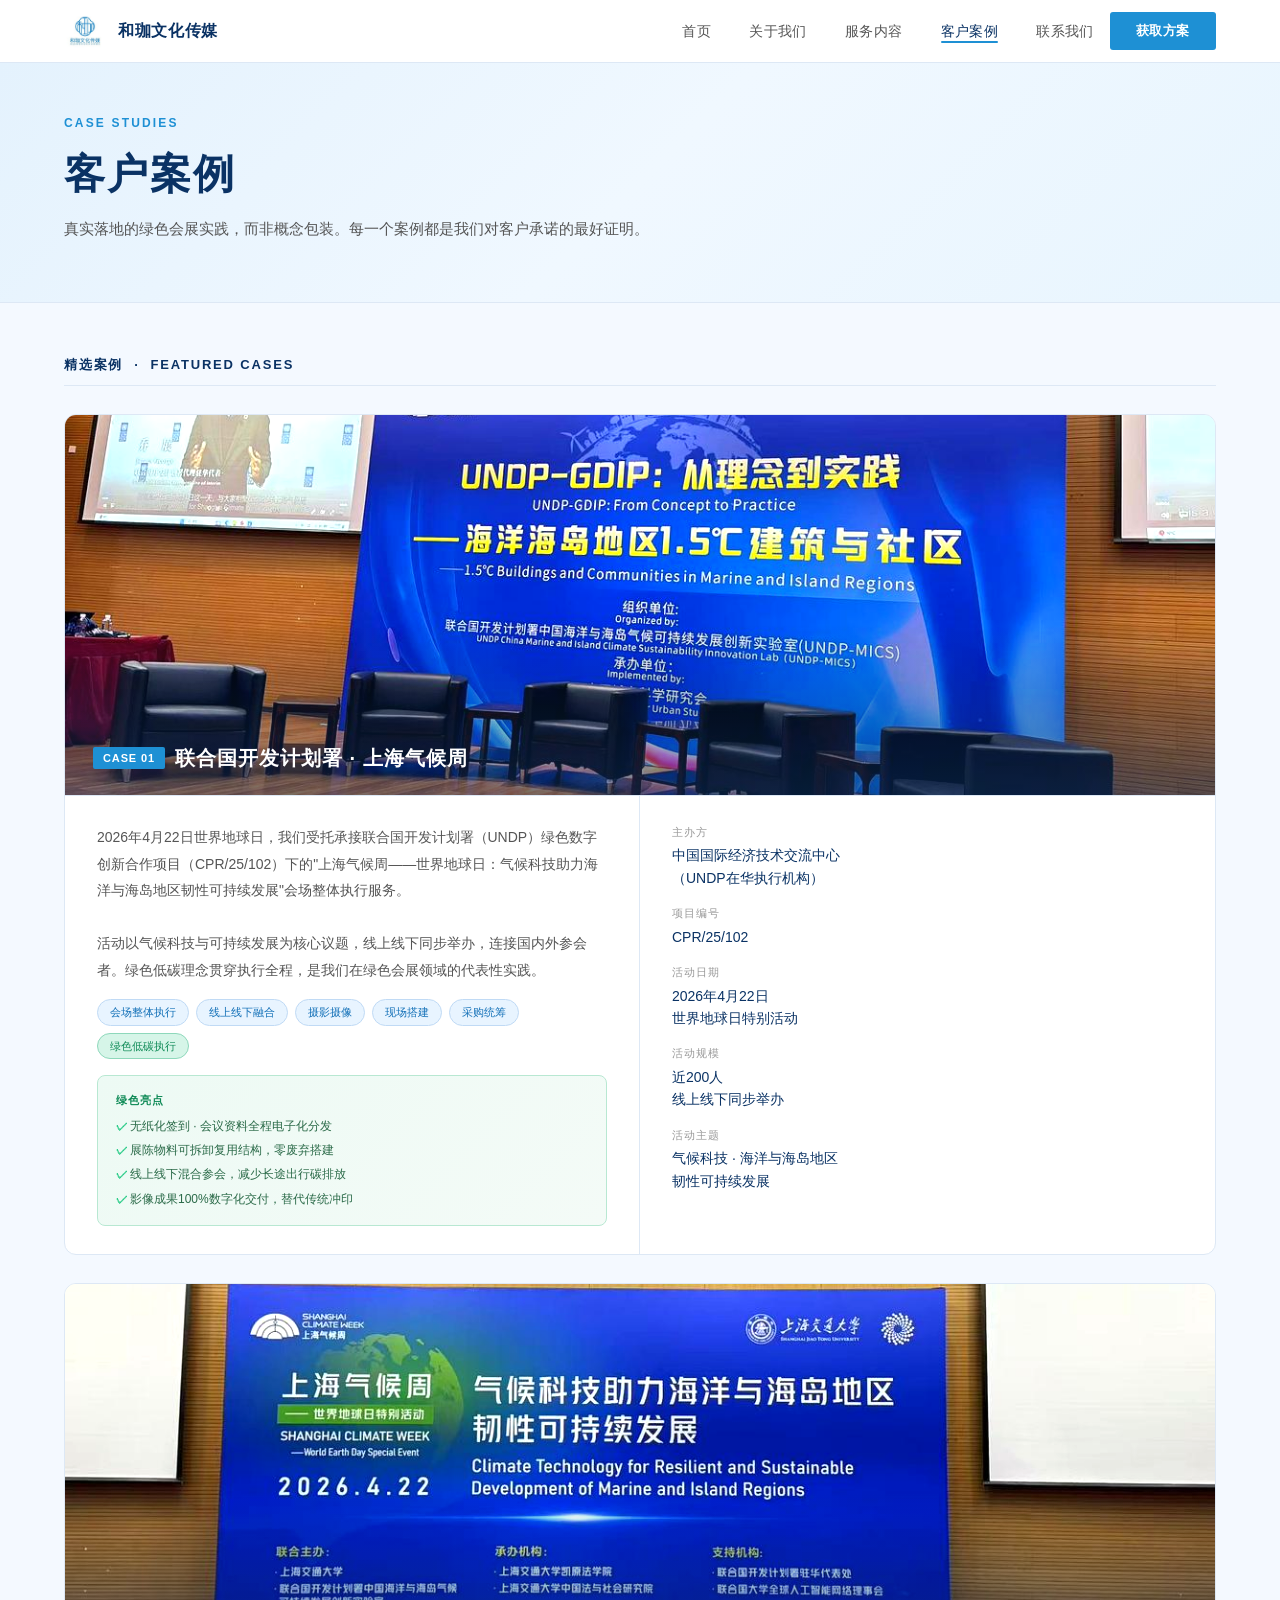
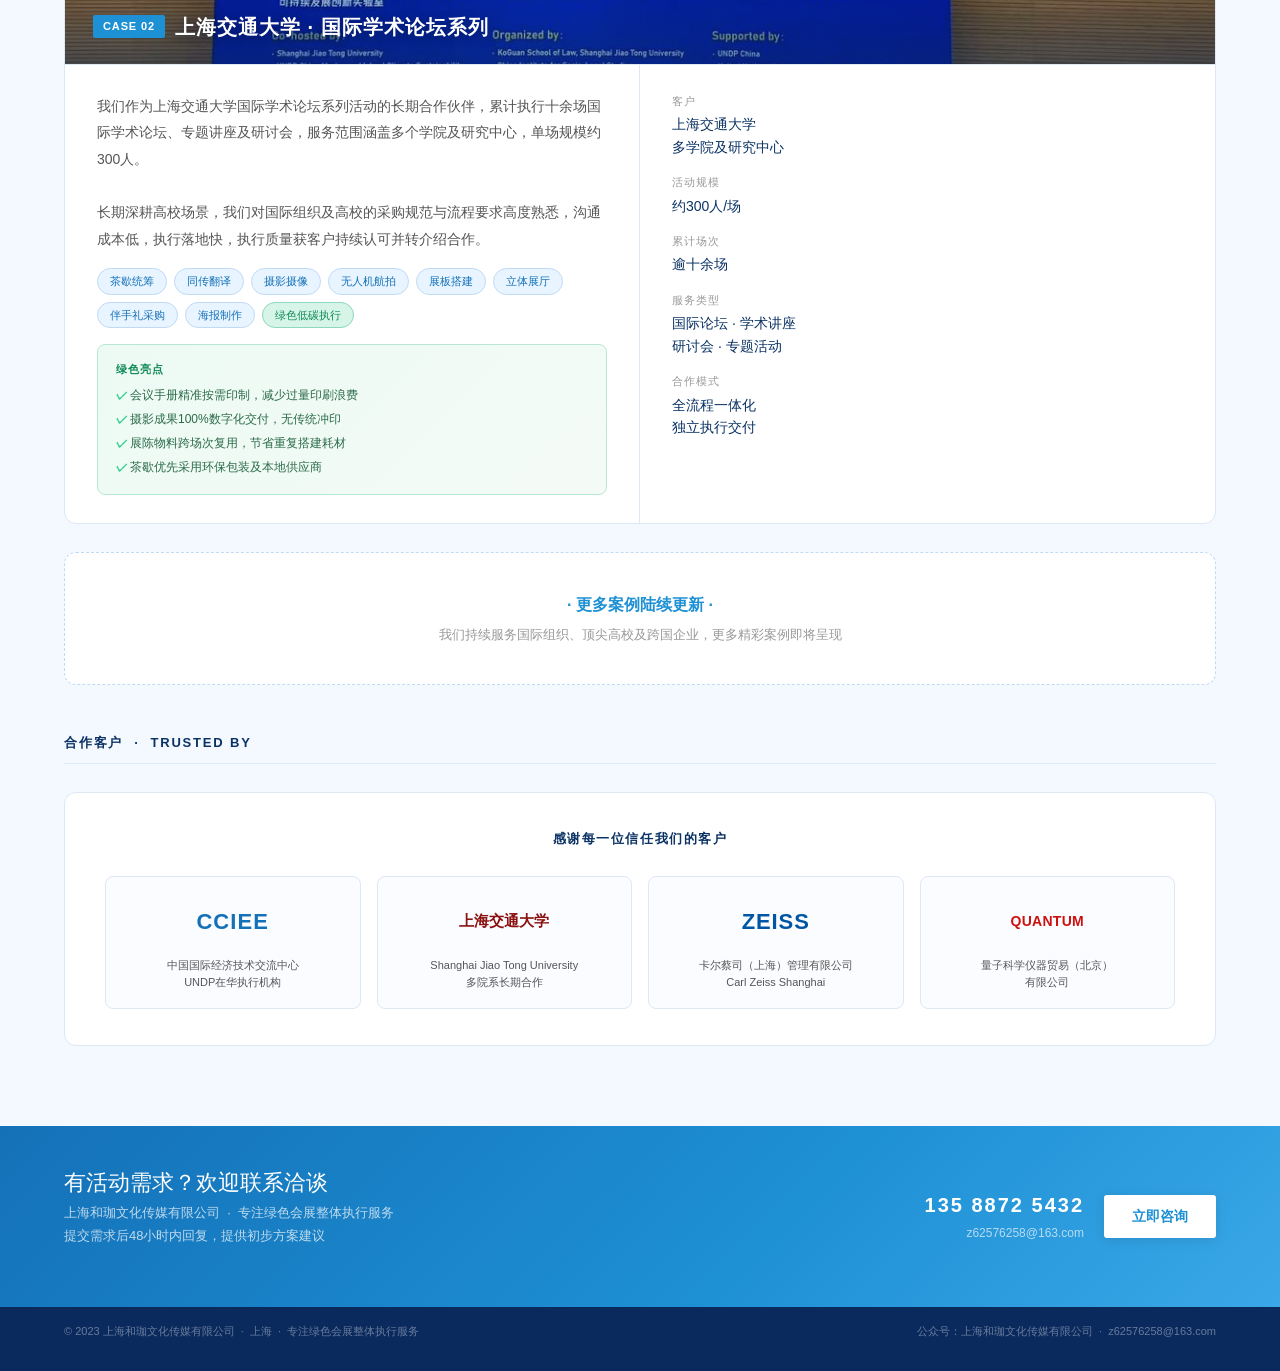
==== hejia_cases.html @ b70d1461 "Add files via upload" ====
<!DOCTYPE html>
<html lang="zh-CN">
<head>
<meta charset="UTF-8">
<meta name="viewport" content="width=device-width, initial-scale=1.0">
<title>客户案例 — 上海和珈文化传媒有限公司</title>
<link rel="stylesheet" href="https://cdn.jsdelivr.net/npm/bootstrap@5.3.3/dist/css/bootstrap.min.css">
<style>
*,*::before,*::after{box-sizing:border-box;margin:0;padding:0}
html{scroll-behavior:smooth}
body{font-family:'PingFang SC','Microsoft YaHei','Hiragino Sans GB',sans-serif;
  background:#f4f9ff;color:#1a1a1a;overflow-x:hidden}

:root{
  --blue:#1E90D4;--blue-dark:#1471b8;--blue-pale:#e8f4ff;
  --blue-pale2:#f4f9ff;--green:#2ECC8A;--green-dark:#0e8a56;
  --navy:#0a3264;--muted:#555;--light:#999;--border:#dde8f5;
}

/* NAV */
#nav{
  position:fixed;top:0;left:0;right:0;z-index:1000;
  background:rgba(255,255,255,0.96);backdrop-filter:blur(14px);
  border-bottom:1px solid var(--border);height:62px;
  display:flex;align-items:center;justify-content:space-between;padding:0 64px;
  transition:box-shadow 0.3s;
}
#nav.scrolled{box-shadow:0 2px 24px rgba(30,144,212,0.10)}
.nav-logo{display:flex;align-items:center;gap:12px;text-decoration:none}
.nav-logo img{height:42px;width:42px;object-fit:contain}
.nav-logo-text{font-size:16px;font-weight:700;color:var(--navy);letter-spacing:0.04em}
.nav-links{display:flex;gap:38px;list-style:none}
.nav-links a{color:var(--muted);font-size:14px;letter-spacing:0.03em;text-decoration:none;
  transition:color 0.2s;position:relative;padding-bottom:4px}
.nav-links a::after{content:'';position:absolute;bottom:0;left:0;width:0;height:2px;
  background:var(--blue);transition:width 0.25s;border-radius:1px}
.nav-links a:hover,.nav-links a.active{color:var(--navy)}
.nav-links a:hover::after,.nav-links a.active::after{width:100%}
.nav-cta{background:var(--blue);color:#fff;padding:9px 26px;border-radius:3px;
  font-size:13px;font-weight:600;letter-spacing:0.04em;cursor:pointer;border:none;
  font-family:inherit;transition:background 0.2s,transform 0.15s}
.nav-cta:hover{background:var(--blue-dark);transform:translateY(-1px)}

/* PAGE HERO */
#page-hero{
  margin-top:62px;
  background:linear-gradient(135deg,#e4f2fd 0%,#f0f8ff 50%,#e8f5fe 100%);
  border-bottom:1.5px solid var(--border);
  padding:52px 64px 44px;
}
.ph-label{color:var(--blue);font-size:12px;letter-spacing:0.18em;font-weight:600;
  text-transform:uppercase;margin-bottom:12px}
.ph-h1{color:var(--navy);font-size:clamp(30px,3.2vw,42px);font-weight:700;
  letter-spacing:0.05em;margin-bottom:10px}
.ph-p{color:var(--muted);font-size:15px;line-height:1.8;max-width:600px}

/* BODY */
.page-body{max-width:1280px;margin:0 auto;padding:52px 64px 80px}

/* SECTION LABEL */
.sec-label{
  color:var(--navy);font-size:13px;font-weight:600;letter-spacing:0.14em;
  text-transform:uppercase;margin-bottom:28px;padding-bottom:10px;
  border-bottom:1px solid var(--border);
}

/* ── CASE BLOCKS ── */
/* 全宽大图 + 左右信息布局 */
.case-block{
  background:#fff;border:1px solid var(--border);border-radius:12px;
  overflow:hidden;margin-bottom:28px;
  transition:box-shadow 0.3s;
}
.case-block:hover{box-shadow:0 8px 36px rgba(30,144,212,0.10)}

/* 顶部图片区 */
.case-img{
  width:100%;height:380px;overflow:hidden;position:relative;
}
.case-img img{
  width:100%;height:100%;object-fit:cover;object-position:center 70%;
  transition:transform 0.7s ease;
  filter:brightness(1.06) saturate(1.1);
}
.case-block:hover .case-img img{transform:scale(1.03)}

/* 图片内渐变遮罩（底部）让badge悬浮更清晰 */
.case-img::after{
  content:'';position:absolute;inset:0;
  background:linear-gradient(to bottom,transparent 55%,rgba(10,50,100,0.55) 100%);
  pointer-events:none;
}

/* 图片上的标题badge */
.case-badge{
  position:absolute;bottom:22px;left:28px;z-index:2;
  display:flex;align-items:center;gap:10px;
}
.case-badge-num{
  background:var(--blue);color:#fff;font-size:11px;font-weight:700;
  padding:3px 10px;border-radius:2px;letter-spacing:0.08em;
}
.case-badge-title{
  color:#fff;font-size:20px;font-weight:700;letter-spacing:0.05em;
  text-shadow:0 2px 8px rgba(0,20,60,0.5);
}

/* 底部内容区：左大段 + 右标签列 */
.case-body{
  display:grid;grid-template-columns:1fr 1fr;
  gap:0;border-top:1px solid var(--border);
}
.case-main{padding:28px 32px;border-right:1px solid var(--border)}
.case-meta{padding:28px 32px}

.case-tag-row{display:flex;align-items:center;gap:8px;margin-bottom:12px}
.case-tag-label{color:var(--light);font-size:11px;letter-spacing:0.06em;min-width:60px}
.case-tag-val{color:var(--navy);font-size:13px;font-weight:500}

.case-desc{color:var(--muted);font-size:14px;line-height:1.9;margin-bottom:16px}

.svc-list{display:flex;flex-wrap:wrap;gap:7px}
.svc-chip{
  display:inline-block;font-size:11px;padding:4px 12px;
  border-radius:20px;font-weight:500;
  background:var(--blue-pale);color:var(--blue-dark);
  border:1px solid #c0daf5;
}
.svc-chip.green{background:#d6f5e8;color:var(--green-dark);border-color:#8ed8bb}

.meta-item{margin-bottom:16px}
.meta-key{color:var(--light);font-size:11px;letter-spacing:0.08em;margin-bottom:4px}
.meta-val{color:var(--navy);font-size:14px;font-weight:500;line-height:1.6}

/* 绿色亮点 */
.green-highlight{
  background:linear-gradient(135deg,#edfaf4,#f4fbf7);
  border:1px solid #b8e8d2;border-radius:8px;
  padding:16px 18px;margin-top:16px;
}
.gh-title{color:var(--green-dark);font-size:11px;font-weight:700;
  letter-spacing:0.1em;margin-bottom:8px}
.gh-list{display:flex;flex-direction:column;gap:5px}
.gh-item{color:#2a6a48;font-size:12px;line-height:1.6;
  padding-left:14px;position:relative}
.gh-item::before{content:'✓';position:absolute;left:0;color:var(--green);font-weight:700}

/* ── MORE CASES PLACEHOLDER ── */
.more-cases{
  background:#fff;border:1.5px dashed #c0daf5;border-radius:12px;
  padding:40px 32px;text-align:center;margin-bottom:48px;
}
.mc-title{color:var(--blue);font-size:16px;font-weight:600;margin-bottom:8px}
.mc-sub{color:var(--light);font-size:13px}

/* ── CLIENTS ── */
.clients-wrap{
  background:#fff;border:1px solid var(--border);border-radius:12px;
  padding:36px 40px;margin-bottom:0;
}
.clients-label{
  color:var(--navy);font-size:13px;font-weight:600;letter-spacing:0.12em;
  margin-bottom:28px;text-align:center;
}
.clients-grid{
  align-items:center;
}
.client-card{
  display:flex;flex-direction:column;align-items:center;gap:10px;
  padding:18px 14px;border:1px solid var(--border);border-radius:8px;
  transition:box-shadow 0.22s,transform 0.22s;cursor:default;
  background:#fafcff;
}
.client-card:hover{
  box-shadow:0 4px 18px rgba(30,144,212,0.10);
  transform:translateY(-3px);border-color:#a8d4f5;
}
.client-logo{height:52px;display:flex;align-items:center;justify-content:center}
.client-logo img{max-height:48px;max-width:100%;object-fit:contain;filter:grayscale(10%)}
.client-name{color:var(--muted);font-size:11px;text-align:center;line-height:1.5}

/* CONTACT */
#contact{
  background:linear-gradient(135deg,#1471b8 0%,#1E90D4 60%,#3aa8e8 100%);
  padding:44px 64px;display:flex;justify-content:space-between;align-items:center;
}
.ct-left h3{color:#fff;font-size:22px;font-weight:500;margin-bottom:6px}
.ct-left p{color:rgba(255,255,255,0.72);font-size:13px;line-height:1.7}
.ct-right{display:flex;gap:20px;align-items:center}
.ct-phone{color:#fff;font-size:20px;font-weight:600;letter-spacing:0.10em}
.ct-email{color:rgba(255,255,255,0.65);font-size:12px;margin-top:4px;text-align:right}
.btn-white{background:#fff;color:var(--blue);padding:11px 28px;border-radius:3px;
  font-size:14px;font-weight:700;cursor:pointer;border:none;font-family:inherit;
  transition:all 0.2s;box-shadow:0 2px 12px rgba(0,0,0,0.1)}
.btn-white:hover{background:var(--blue-pale);transform:translateY(-2px)}

footer{background:#0a2a5e;padding:16px 64px;display:flex;justify-content:space-between;align-items:center}
footer p{color:rgba(255,255,255,0.38);font-size:11px}

/* Reveal */
.reveal{opacity:0;transform:translateY(24px);transition:opacity 0.7s ease,transform 0.7s ease}
.reveal.vis{opacity:1;transform:none}

@media(max-width:960px){
  #nav{padding:0 20px}
  .nav-links{display:none}
  .page-body{padding:32px 20px 60px}
  .case-img{height:240px}
  .case-body{grid-template-columns:1fr}
  .case-main{border-right:none;border-bottom:1px solid var(--border)}
  #contact{flex-direction:column;gap:20px;text-align:center;padding:32px 24px}
  .ct-email{text-align:center}
  footer{flex-direction:column;gap:6px;text-align:center;padding:14px 20px}
}
/* ── Bootstrap 5 + 移动端响应式补丁 ── */
#nav{padding:0!important;height:auto!important;min-height:62px;flex-wrap:wrap;align-items:stretch!important}
.hj-nav-inner{display:flex;align-items:center;justify-content:space-between;flex-wrap:wrap;width:100%;padding:0 64px;min-height:62px}
a.navbar-brand.nav-logo{padding:0;margin:0}
.navbar-toggler{border:1.5px solid var(--blue)!important;padding:5px 10px;border-radius:4px;box-shadow:none!important}
.navbar-toggler-icon{background-image:url("data:image/svg+xml,%3csvg xmlns='http://www.w3.org/2000/svg' viewBox='0 0 30 30'%3e%3cpath stroke='%231E90D4' stroke-linecap='round' stroke-miterlimit='10' stroke-width='2' d='M4 7h22M4 15h22M4 23h22'/%3e%3c/svg%3e")!important}
.navbar-collapse{flex-basis:100%}
.navbar-collapse.show .nav-links,.navbar-collapse.collapsing .nav-links{display:flex!important;flex-direction:column!important;gap:0;padding:8px 0 14px;border-top:1px solid var(--border);width:100%}
.navbar-collapse.show .nav-links a,.navbar-collapse.collapsing .nav-links a{display:block;padding:9px 4px;font-size:15px;border-bottom:1px solid #eef3fa;width:auto}
.navbar-collapse.show .nav-links a:last-child{border-bottom:none}
.navbar-collapse.show .nav-cta,.navbar-collapse.collapsing .nav-cta{display:block!important;width:100%;margin:10px 0 6px;text-align:center}
@media(max-width:991.98px){.hj-nav-inner{padding:10px 20px;min-height:0}}
@media(max-width:767.98px){
  #page-hero{padding:30px 20px 26px!important;flex-direction:column!important;gap:20px}
  .ph-right{align-items:flex-start}
  .page-body{padding:0 20px 50px!important}
  #contact{padding:30px 20px!important;flex-direction:column;gap:20px;text-align:center}
  footer{padding:14px 20px!important}
}
</style>
</head>
<body>

<!-- NAV -->
<nav class="navbar navbar-expand-lg fixed-top hj-navbar" id="nav">
  <div class="hj-nav-inner">
  <a class="navbar-brand nav-logo" href="hejia_home_v3_final.html">
    <img src="[data-uri]" alt="和珈Logo">
    <span class="nav-logo-text">和珈文化传媒</span>
  </a>
  <button class="navbar-toggler" type="button" data-bs-toggle="collapse" data-bs-target="#navbarMain" aria-controls="navbarMain" aria-expanded="false" aria-label="展开菜单">
    <span class="navbar-toggler-icon"></span>
  </button>
  <div class="collapse navbar-collapse" id="navbarMain">
    <ul class="navbar-nav ms-auto nav-links">
      <li><a href="hejia_home_v3_final.html">首页</a></li>
      <li><a href="hejia_about.html">关于我们</a></li>
      <li><a href="hejia_services.html">服务内容</a></li>
      <li><a href="hejia_cases.html" class="active">客户案例</a></li>
      <li><a href="hejia_contact.html">联系我们</a></li>
    </ul>
    <button class="nav-cta ms-3" onclick="window.location.href='hejia_contact.html'">获取方案</button>
  </div>
  </div>
</nav>

<!-- PAGE HERO -->
<div id="page-hero">
  <div class="ph-label">Case Studies</div>
  <div class="ph-h1">客户案例</div>
  <p class="ph-p">真实落地的绿色会展实践，而非概念包装。每一个案例都是我们对客户承诺的最好证明。</p>
</div>

<div class="page-body">

  <div class="sec-label reveal">精选案例 &nbsp;·&nbsp; Featured Cases</div>

  <!-- ── 案例一：UNDP ── -->
  <div class="case-block reveal">
    <div class="case-img">
      <img src="[data-uri]" alt="UNDP上海气候周">
      <div class="case-badge">
        <span class="case-badge-num">CASE 01</span>
        <span class="case-badge-title">联合国开发计划署 · 上海气候周</span>
      </div>
    </div>
    <div class="case-body">
      <div class="case-main">
        <div class="case-desc">
          2026年4月22日世界地球日，我们受托承接联合国开发计划署（UNDP）绿色数字创新合作项目（CPR/25/102）下的"上海气候周——世界地球日：气候科技助力海洋与海岛地区韧性可持续发展"会场整体执行服务。<br><br>
          活动以气候科技与可持续发展为核心议题，线上线下同步举办，连接国内外参会者。绿色低碳理念贯穿执行全程，是我们在绿色会展领域的代表性实践。
        </div>
        <div class="svc-list">
          <span class="svc-chip">会场整体执行</span>
          <span class="svc-chip">线上线下融合</span>
          <span class="svc-chip">摄影摄像</span>
          <span class="svc-chip">现场搭建</span>
          <span class="svc-chip">采购统筹</span>
          <span class="svc-chip green">绿色低碳执行</span>
        </div>
        <div class="green-highlight">
          <div class="gh-title">绿色亮点</div>
          <div class="gh-list">
            <div class="gh-item">无纸化签到 · 会议资料全程电子化分发</div>
            <div class="gh-item">展陈物料可拆卸复用结构，零废弃搭建</div>
            <div class="gh-item">线上线下混合参会，减少长途出行碳排放</div>
            <div class="gh-item">影像成果100%数字化交付，替代传统冲印</div>
          </div>
        </div>
      </div>
      <div class="case-meta">
        <div class="meta-item">
          <div class="meta-key">主办方</div>
          <div class="meta-val">中国国际经济技术交流中心<br>（UNDP在华执行机构）</div>
        </div>
        <div class="meta-item">
          <div class="meta-key">项目编号</div>
          <div class="meta-val">CPR/25/102</div>
        </div>
        <div class="meta-item">
          <div class="meta-key">活动日期</div>
          <div class="meta-val">2026年4月22日<br>世界地球日特别活动</div>
        </div>
        <div class="meta-item">
          <div class="meta-key">活动规模</div>
          <div class="meta-val">近200人<br>线上线下同步举办</div>
        </div>
        <div class="meta-item">
          <div class="meta-key">活动主题</div>
          <div class="meta-val">气候科技 · 海洋与海岛地区<br>韧性可持续发展</div>
        </div>
      </div>
    </div>
  </div>

  <!-- ── 案例二：交大学术论坛 ── -->
  <div class="case-block reveal">
    <div class="case-img">
      <img src="[data-uri]" alt="上海交通大学国际学术论坛">
      <div class="case-badge">
        <span class="case-badge-num">CASE 02</span>
        <span class="case-badge-title">上海交通大学 · 国际学术论坛系列</span>
      </div>
    </div>
    <div class="case-body">
      <div class="case-main">
        <div class="case-desc">
          我们作为上海交通大学国际学术论坛系列活动的长期合作伙伴，累计执行十余场国际学术论坛、专题讲座及研讨会，服务范围涵盖多个学院及研究中心，单场规模约300人。<br><br>
          长期深耕高校场景，我们对国际组织及高校的采购规范与流程要求高度熟悉，沟通成本低，执行落地快，执行质量获客户持续认可并转介绍合作。
        </div>
        <div class="svc-list">
          <span class="svc-chip">茶歇统筹</span>
          <span class="svc-chip">同传翻译</span>
          <span class="svc-chip">摄影摄像</span>
          <span class="svc-chip">无人机航拍</span>
          <span class="svc-chip">展板搭建</span>
          <span class="svc-chip">立体展厅</span>
          <span class="svc-chip">伴手礼采购</span>
          <span class="svc-chip">海报制作</span>
          <span class="svc-chip green">绿色低碳执行</span>
        </div>
        <div class="green-highlight">
          <div class="gh-title">绿色亮点</div>
          <div class="gh-list">
            <div class="gh-item">会议手册精准按需印制，减少过量印刷浪费</div>
            <div class="gh-item">摄影成果100%数字化交付，无传统冲印</div>
            <div class="gh-item">展陈物料跨场次复用，节省重复搭建耗材</div>
            <div class="gh-item">茶歇优先采用环保包装及本地供应商</div>
          </div>
        </div>
      </div>
      <div class="case-meta">
        <div class="meta-item">
          <div class="meta-key">客户</div>
          <div class="meta-val">上海交通大学<br>多学院及研究中心</div>
        </div>
        <div class="meta-item">
          <div class="meta-key">活动规模</div>
          <div class="meta-val">约300人/场</div>
        </div>
        <div class="meta-item">
          <div class="meta-key">累计场次</div>
          <div class="meta-val">逾十余场</div>
        </div>
        <div class="meta-item">
          <div class="meta-key">服务类型</div>
          <div class="meta-val">国际论坛 · 学术讲座<br>研讨会 · 专题活动</div>
        </div>
        <div class="meta-item">
          <div class="meta-key">合作模式</div>
          <div class="meta-val">全流程一体化<br>独立执行交付</div>
        </div>
      </div>
    </div>
  </div>

  <!-- 更多案例占位 -->
  <div class="more-cases reveal">
    <div class="mc-title">· 更多案例陆续更新 ·</div>
    <div class="mc-sub">我们持续服务国际组织、顶尖高校及跨国企业，更多精彩案例即将呈现</div>
  </div>

  <!-- 客户Logo墙 -->
  <div class="sec-label reveal">合作客户 &nbsp;·&nbsp; Trusted By</div>
  <div class="clients-wrap reveal">
    <div class="clients-label">感谢每一位信任我们的客户</div>
    <div class="clients-grid row g-3">
      <div class="col-6 col-md-3">
      <div class="client-card h-100">
        <div class="client-logo">
          <span style="color:#1471b8;font-size:22px;font-weight:800;letter-spacing:0.05em">CCIEE</span>
        </div>
        <div class="client-name">中国国际经济技术交流中心<br>UNDP在华执行机构</div>
      </div>
      </div>
      <div class="col-6 col-md-3">
      <div class="client-card h-100">
        <div class="client-logo">
          <span style="color:#8b1010;font-size:15px;font-weight:700">上海交通大学</span>
        </div>
        <div class="client-name">Shanghai Jiao Tong University<br>多院系长期合作</div>
      </div>
      </div>
      <div class="col-6 col-md-3">
      <div class="client-card h-100">
        <div class="client-logo">
          <span style="color:#0055a5;font-size:22px;font-weight:800;letter-spacing:0.04em">ZEISS</span>
        </div>
        <div class="client-name">卡尔蔡司（上海）管理有限公司<br>Carl Zeiss Shanghai</div>
      </div>
      </div>
      <div class="col-6 col-md-3">
      <div class="client-card h-100">
        <div class="client-logo">
          <span style="color:#cc1111;font-size:14px;font-weight:800;letter-spacing:0.02em">QUANTUM</span>
        </div>
        <div class="client-name">量子科学仪器贸易（北京）<br>有限公司</div>
      </div>
      </div>
    </div>
  </div>

</div><!-- /page-body -->

<!-- CONTACT -->
<section id="contact">
  <div class="ct-left">
    <h3>有活动需求？欢迎联系洽谈</h3>
    <p>上海和珈文化传媒有限公司 &nbsp;·&nbsp; 专注绿色会展整体执行服务<br>提交需求后48小时内回复，提供初步方案建议</p>
  </div>
  <div class="ct-right">
    <div>
      <div class="ct-phone">135 8872 5432</div>
      <div class="ct-email">z62576258@163.com</div>
    </div>
    <button class="btn-white" onclick="window.location.href='mailto:z62576258@163.com'">立即咨询</button>
  </div>
</section>

<footer>
  <p>© 2023 上海和珈文化传媒有限公司 &nbsp;·&nbsp; 上海 &nbsp;·&nbsp; 专注绿色会展整体执行服务</p>
  <p>公众号：上海和珈文化传媒有限公司 &nbsp;·&nbsp; z62576258@163.com</p>
</footer>

<script>
window.addEventListener('scroll', () => {
  document.getElementById('nav').classList.toggle('scrolled', window.scrollY > 40);
});
const obs = new IntersectionObserver(entries => {
  entries.forEach(e => { if (e.isIntersecting) e.target.classList.add('vis'); });
}, { threshold: 0.08 });
document.querySelectorAll('.reveal').forEach(el => obs.observe(el));
</script>
<script src="https://cdn.jsdelivr.net/npm/bootstrap@5.3.3/dist/js/bootstrap.bundle.min.js"></script>
<link rel="stylesheet" href="../AI问答/chatbot.css">
<script src="../AI问答/chatbot.js"></script>
</body>
</html>
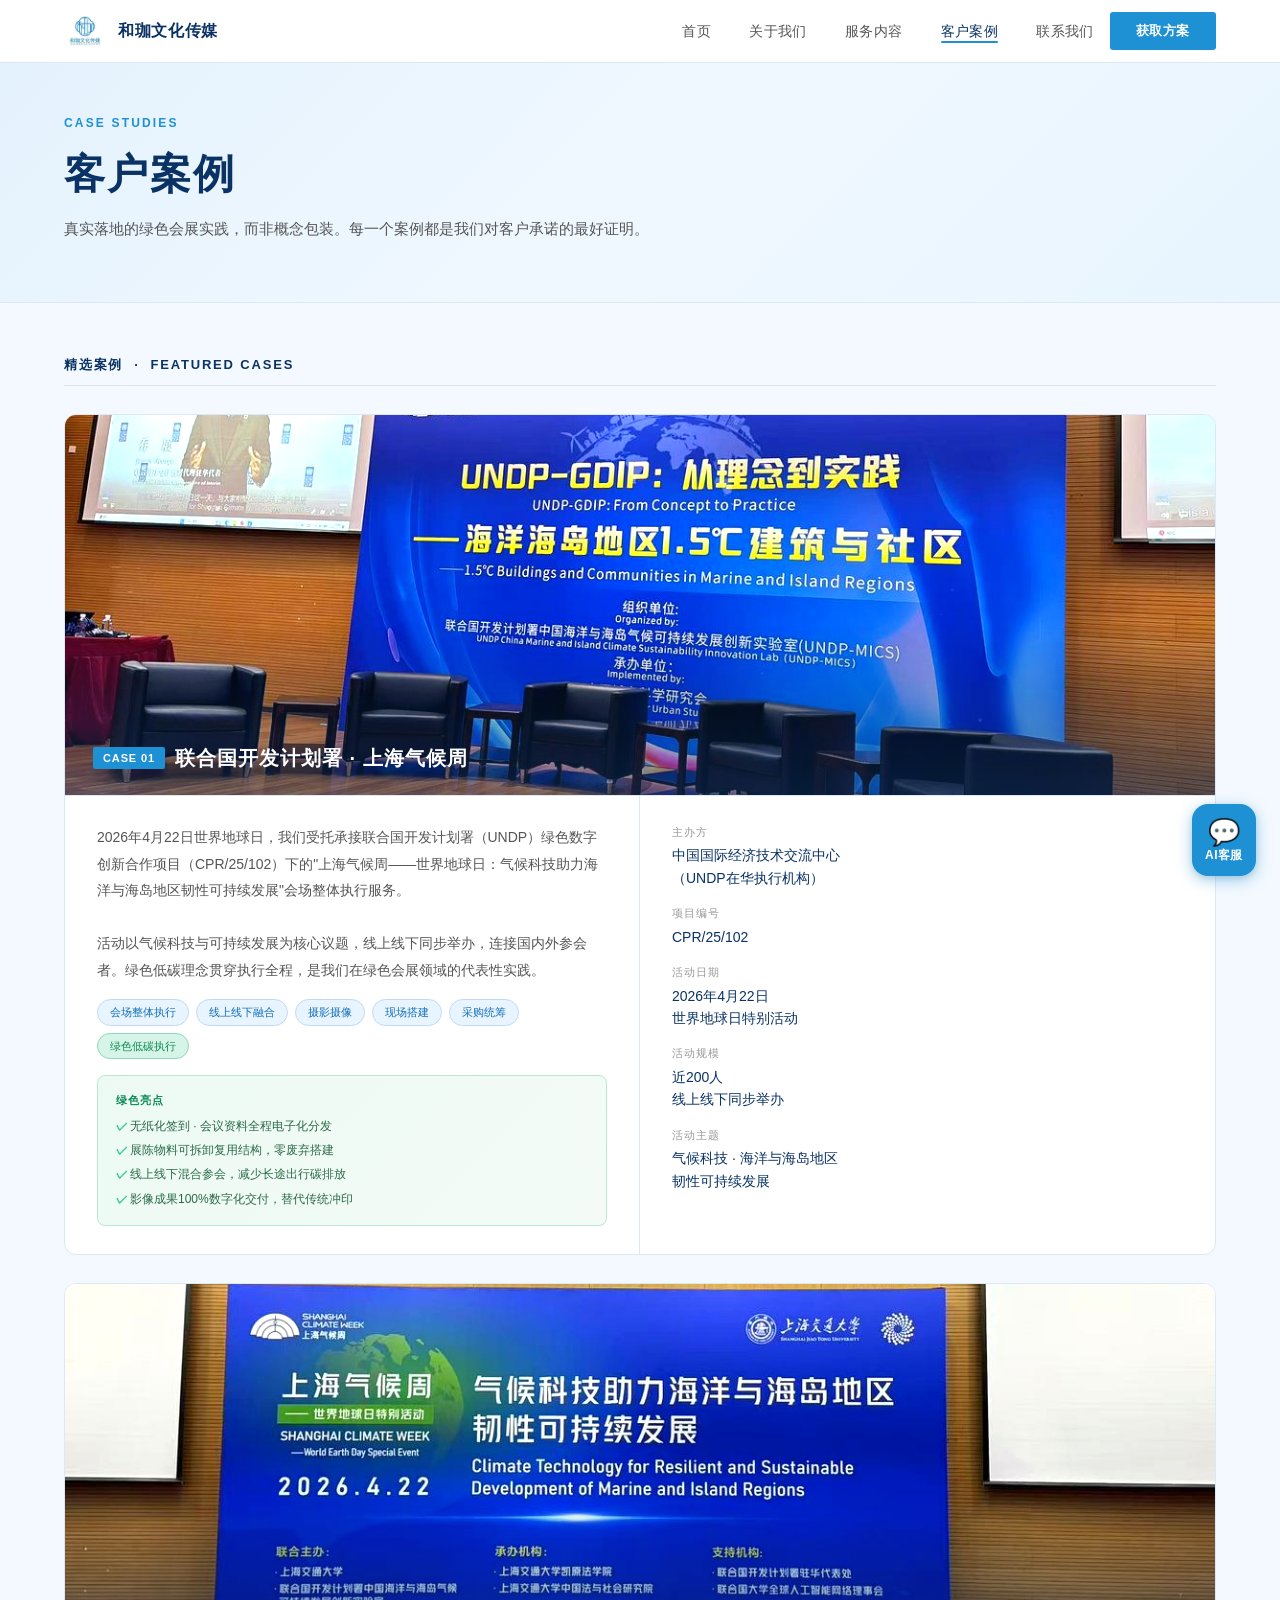
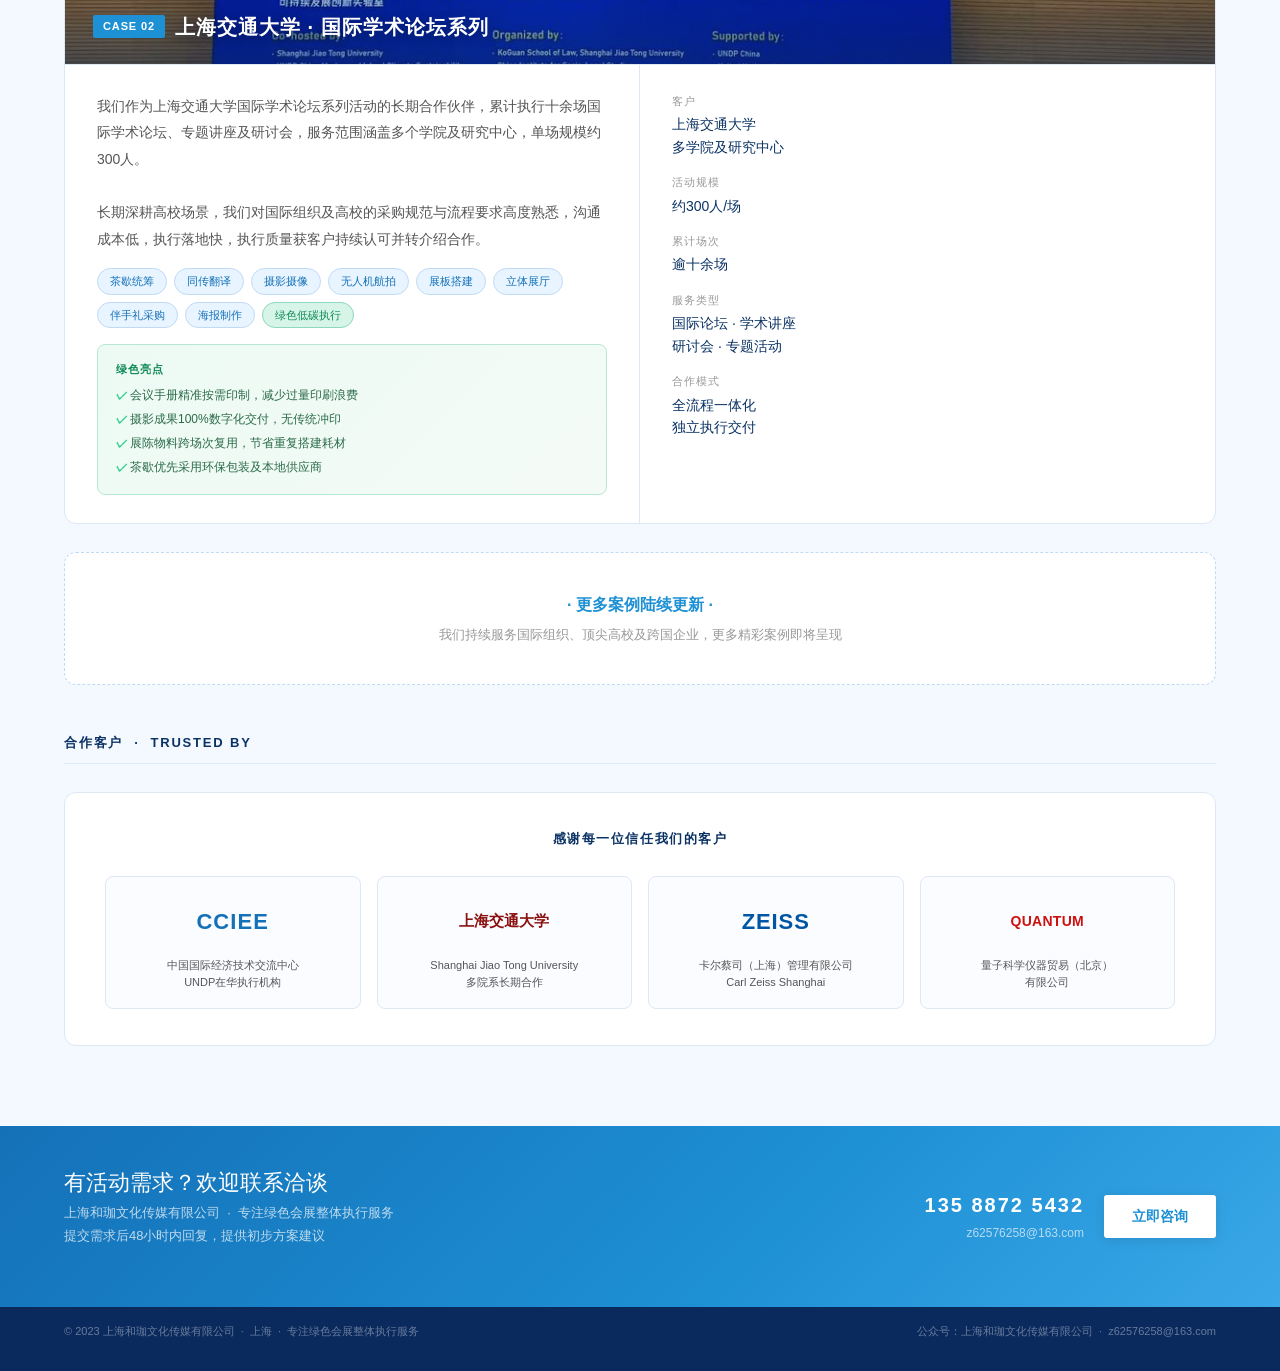
==== commit 7cb8b0f2: "Update hejia_cases.html" ====
--- a/hejia_cases.html
+++ b/hejia_cases.html
@@ -466,7 +466,7 @@
 document.querySelectorAll('.reveal').forEach(el => obs.observe(el));
 </script>
 <script src="https://cdn.jsdelivr.net/npm/bootstrap@5.3.3/dist/js/bootstrap.bundle.min.js"></script>
-<link rel="stylesheet" href="../AI问答/chatbot.css">
-<script src="../AI问答/chatbot.js"></script>
+<link rel="stylesheet" href="chatbot.css">
+<script src="chatbot.js"></script>
 </body>
-</html>+</html>
--- a/chatbot.css
+++ b/chatbot.css
@@ -0,0 +1,523 @@
+/* ============================================================
+   chatbot.css — 上海和珈文化传媒有限公司 官网智能客服样式
+   作用域前缀：#hj-  避免与现有网页 CSS 冲突
+   品牌色系与 company CSS Variables 保持一致
+   ============================================================ */
+
+/* ------------------------------------------------------------
+   CSS 变量（品牌色系）
+   ------------------------------------------------------------ */
+:root {
+  --hj-primary:       #1E90D4;  /* 主蓝色 */
+  --hj-primary-dark:  #1471b8;  /* 深蓝色（悬停态） */
+  --hj-primary-light: #e8f4ff;  /* 浅蓝背景 */
+  --hj-title-dark:    #0a3264;  /* 深蓝（标题） */
+  --hj-green:         #2ECC8A;  /* 辅助绿色（在线状态等） */
+  --hj-border:        #dde8f5;  /* 边框色 */
+  --hj-text:          #555;     /* 正文灰 */
+  --hj-white:         #ffffff;
+  --hj-bot-bubble:    #f0f7ff;  /* 机器人消息气泡背景 */
+  --hj-shadow:        0 4px 24px rgba(30, 144, 212, 0.18);
+  --hj-radius:        12px;
+  --hj-transition:    0.25s ease;
+}
+
+
+/* ============================================================
+   浮动触发按钮  #hj-chat-btn
+   ============================================================ */
+#hj-chat-btn {
+  position: fixed;
+  right: 24px;
+  bottom: 24px;
+  z-index: 9999;
+
+  width: 64px;
+  height: 72px;
+  border-radius: 16px;
+  border: none;
+  cursor: pointer;
+  outline: none;
+
+  background-color: var(--hj-primary);
+  color: var(--hj-white);
+
+  display: flex;
+  flex-direction: column;
+  align-items: center;
+  justify-content: center;
+  gap: 4px;
+
+  box-shadow: 0 4px 16px rgba(30, 144, 212, 0.40),
+              0 2px 6px  rgba(0, 0, 0, 0.12);
+
+  transition: background-color var(--hj-transition),
+              transform       var(--hj-transition),
+              box-shadow      var(--hj-transition);
+}
+
+/* 图标（上方） */
+.hj-btn-icon {
+  font-size: 26px;
+  line-height: 1;
+  pointer-events: none;
+}
+
+/* 文字（下方） */
+.hj-btn-label {
+  font-size: 12px;
+  font-weight: 600;
+  letter-spacing: 0.04em;
+  line-height: 1;
+  pointer-events: none;
+  font-family: 'PingFang SC', 'Microsoft YaHei', sans-serif;
+}
+
+#hj-chat-btn:hover {
+  background-color: var(--hj-primary-dark);
+  transform: scale(1.08);
+  box-shadow: 0 6px 20px rgba(30, 144, 212, 0.50),
+              0 3px 8px  rgba(0, 0, 0, 0.15);
+}
+
+#hj-chat-btn:active {
+  transform: scale(0.96);
+}
+
+/* SVG / 图标居中辅助 */
+#hj-chat-btn svg {
+  width: 26px;
+  height: 26px;
+  fill: var(--hj-white);
+  pointer-events: none;
+}
+
+
+/* ============================================================
+   聊天窗口  #hj-chat-window
+   ============================================================ */
+#hj-chat-window {
+  position: fixed;
+  right: 24px;
+  bottom: 90px;           /* 悬浮在按钮上方 */
+  z-index: 9998;
+
+  width: 360px;
+  max-height: 500px;
+  border-radius: var(--hj-radius);
+  overflow: hidden;
+
+  background-color: var(--hj-white);
+  border: 1px solid var(--hj-border);
+  box-shadow: var(--hj-shadow);
+
+  display: none;          /* 默认隐藏；JS 切换为 flex */
+  flex-direction: column;
+
+  /* 打开/关闭动画基础 */
+  opacity: 0;
+  transform: translateY(12px) scale(0.97);
+  transition: opacity    var(--hj-transition),
+              transform  var(--hj-transition);
+}
+
+/* 打开状态（JS 添加 .hj-open 类） */
+#hj-chat-window.hj-open {
+  display: flex;
+  opacity: 1;
+  transform: translateY(0) scale(1);
+}
+
+
+/* ============================================================
+   标题栏  #hj-chat-header
+   ============================================================ */
+#hj-chat-header {
+  flex-shrink: 0;
+
+  display: flex;
+  align-items: center;
+  justify-content: space-between;
+  padding: 0 16px;
+  height: 52px;
+
+  background-color: var(--hj-primary);
+  border-radius: var(--hj-radius) var(--hj-radius) 0 0;
+  color: var(--hj-white);
+}
+
+/* 左侧品牌区：头像 + 名称 */
+#hj-chat-header .hj-header-brand {
+  display: flex;
+  align-items: center;
+  gap: 10px;
+}
+
+/* 头部小头像 */
+#hj-chat-header .hj-header-avatar {
+  width: 32px;
+  height: 32px;
+  border-radius: 50%;
+  background-color: rgba(255, 255, 255, 0.22);
+  border: 1.5px solid rgba(255, 255, 255, 0.55);
+  display: flex;
+  align-items: center;
+  justify-content: center;
+  font-size: 14px;
+  font-weight: 700;
+  color: var(--hj-white);
+  flex-shrink: 0;
+}
+
+/* 标题文字 */
+#hj-chat-header .hj-header-title {
+  font-size: 15px;
+  font-weight: 600;
+  letter-spacing: 0.02em;
+  color: var(--hj-white);
+}
+
+/* 在线状态小点 */
+#hj-chat-header .hj-header-status {
+  font-size: 11px;
+  color: rgba(255, 255, 255, 0.80);
+  display: flex;
+  align-items: center;
+  gap: 4px;
+  margin-top: 1px;
+}
+
+#hj-chat-header .hj-header-status::before {
+  content: "";
+  display: inline-block;
+  width: 7px;
+  height: 7px;
+  border-radius: 50%;
+  background-color: var(--hj-green);
+  flex-shrink: 0;
+}
+
+/* 关闭按钮 */
+#hj-chat-header .hj-close-btn {
+  width: 30px;
+  height: 30px;
+  border: none;
+  background: transparent;
+  color: var(--hj-white);
+  font-size: 20px;
+  line-height: 1;
+  cursor: pointer;
+  border-radius: 50%;
+  display: flex;
+  align-items: center;
+  justify-content: center;
+  transition: background-color var(--hj-transition);
+  flex-shrink: 0;
+}
+
+#hj-chat-header .hj-close-btn:hover {
+  background-color: rgba(255, 255, 255, 0.20);
+}
+
+
+/* ============================================================
+   消息列表区  #hj-messages
+   ============================================================ */
+#hj-messages {
+  flex: 1 1 auto;
+  overflow-y: auto;
+  min-height: 0;          /* 让 flex 子项可以收缩并滚动 */
+  height: 340px;
+
+  display: flex;
+  flex-direction: column;
+  gap: 8px;
+  padding: 14px 12px;
+
+  background-color: #f7fbff;
+}
+
+/* 自定义滚动条（Webkit） */
+#hj-messages::-webkit-scrollbar {
+  width: 4px;
+}
+#hj-messages::-webkit-scrollbar-track {
+  background: transparent;
+}
+#hj-messages::-webkit-scrollbar-thumb {
+  background-color: var(--hj-border);
+  border-radius: 4px;
+}
+#hj-messages::-webkit-scrollbar-thumb:hover {
+  background-color: #b8cce0;
+}
+
+
+/* ============================================================
+   消息气泡 — 通用
+   ============================================================ */
+.hj-msg-user,
+.hj-msg-bot {
+  display: flex;
+  align-items: flex-end;
+  gap: 8px;
+  max-width: 100%;
+  animation: hj-fade-in 0.22s ease forwards;
+}
+
+/* 气泡文字内容 */
+.hj-msg-user .hj-bubble,
+.hj-msg-bot  .hj-bubble {
+  max-width: 75%;
+  padding: 9px 13px;
+  border-radius: 16px;
+  font-size: 14px;
+  line-height: 1.6;
+  word-break: break-word;
+  white-space: pre-wrap;
+}
+
+
+/* ============================================================
+   用户消息  .hj-msg-user
+   ============================================================ */
+.hj-msg-user {
+  flex-direction: row-reverse; /* 气泡靠右 */
+  align-self: flex-end;
+}
+
+.hj-msg-user .hj-bubble {
+  background-color: var(--hj-primary);
+  color: var(--hj-white);
+  border-bottom-right-radius: 4px; /* 右下角收尖，模拟对话尖角 */
+}
+
+
+/* ============================================================
+   机器人消息  .hj-msg-bot
+   ============================================================ */
+.hj-msg-bot {
+  flex-direction: row; /* 头像在左 */
+  align-self: flex-start;
+}
+
+/* 机器人头像小圆圈 */
+.hj-msg-bot .hj-bot-avatar {
+  width: 28px;
+  height: 28px;
+  border-radius: 50%;
+  background-color: var(--hj-primary);
+  color: var(--hj-white);
+  font-size: 12px;
+  font-weight: 700;
+  display: flex;
+  align-items: center;
+  justify-content: center;
+  flex-shrink: 0;
+  align-self: flex-end;
+  margin-bottom: 2px;
+  box-shadow: 0 2px 6px rgba(30, 144, 212, 0.30);
+}
+
+.hj-msg-bot .hj-bubble {
+  background-color: var(--hj-bot-bubble);
+  color: var(--hj-text);
+  border: 1px solid var(--hj-border);
+  border-bottom-left-radius: 4px; /* 左下角收尖 */
+}
+
+
+/* ============================================================
+   欢迎消息  .hj-msg-welcome
+   ============================================================ */
+.hj-msg-welcome .hj-bubble {
+  background-color: var(--hj-primary-light);
+  border: 1px solid rgba(30, 144, 212, 0.22);
+  color: var(--hj-title-dark);
+  font-size: 13px;
+}
+
+
+/* ============================================================
+   打字动画  .hj-typing
+   三个跳动小点，显示机器人正在输入
+   ============================================================ */
+.hj-typing {
+  display: flex;
+  align-items: center;
+  gap: 8px;
+  align-self: flex-start;
+}
+
+.hj-typing .hj-bot-avatar {
+  width: 28px;
+  height: 28px;
+  border-radius: 50%;
+  background-color: var(--hj-primary);
+  color: var(--hj-white);
+  font-size: 12px;
+  font-weight: 700;
+  display: flex;
+  align-items: center;
+  justify-content: center;
+  flex-shrink: 0;
+  box-shadow: 0 2px 6px rgba(30, 144, 212, 0.30);
+}
+
+.hj-typing .hj-dots {
+  display: flex;
+  align-items: center;
+  gap: 4px;
+  background-color: var(--hj-bot-bubble);
+  border: 1px solid var(--hj-border);
+  border-radius: 16px;
+  border-bottom-left-radius: 4px;
+  padding: 10px 14px;
+}
+
+.hj-typing .hj-dots span {
+  display: inline-block;
+  width: 7px;
+  height: 7px;
+  border-radius: 50%;
+  background-color: var(--hj-primary);
+  opacity: 0.5;
+  animation: hj-dot-bounce 1.2s infinite ease-in-out;
+}
+
+.hj-typing .hj-dots span:nth-child(1) { animation-delay: 0s; }
+.hj-typing .hj-dots span:nth-child(2) { animation-delay: 0.2s; }
+.hj-typing .hj-dots span:nth-child(3) { animation-delay: 0.4s; }
+
+@keyframes hj-dot-bounce {
+  0%, 60%, 100% {
+    transform: translateY(0);
+    opacity: 0.5;
+  }
+  30% {
+    transform: translateY(-5px);
+    opacity: 1;
+  }
+}
+
+
+/* ============================================================
+   消息淡入动画
+   ============================================================ */
+@keyframes hj-fade-in {
+  from {
+    opacity: 0;
+    transform: translateY(6px);
+  }
+  to {
+    opacity: 1;
+    transform: translateY(0);
+  }
+}
+
+
+/* ============================================================
+   输入区域  #hj-chat-footer
+   ============================================================ */
+#hj-chat-footer {
+  flex-shrink: 0;
+
+  display: flex;
+  align-items: center;
+  gap: 8px;
+  padding: 10px 12px;
+
+  background-color: var(--hj-white);
+  border-top: 1px solid var(--hj-border);
+}
+
+/* 输入框 */
+#hj-input {
+  flex: 1 1 auto;
+  min-width: 0;
+
+  height: 38px;
+  padding: 0 10px;
+  border: 1px solid var(--hj-border);
+  border-radius: 8px;
+  background-color: #f7fbff;
+
+  font-size: 14px;
+  color: var(--hj-text);
+  font-family: inherit;
+
+  outline: none;
+  transition: border-color var(--hj-transition),
+              box-shadow   var(--hj-transition);
+}
+
+#hj-input::placeholder {
+  color: #aac4d8;
+}
+
+#hj-input:focus {
+  border-color: var(--hj-primary);
+  box-shadow: 0 0 0 3px rgba(30, 144, 212, 0.12);
+  background-color: var(--hj-white);
+}
+
+/* 发送按钮 */
+#hj-send-btn {
+  flex-shrink: 0;
+  height: 38px;
+  padding: 0 16px;
+  border: none;
+  border-radius: 8px;
+  cursor: pointer;
+  outline: none;
+
+  background-color: var(--hj-primary);
+  color: var(--hj-white);
+  font-size: 14px;
+  font-weight: 600;
+  font-family: inherit;
+  letter-spacing: 0.03em;
+
+  transition: background-color var(--hj-transition),
+              transform       var(--hj-transition);
+}
+
+#hj-send-btn:hover {
+  background-color: var(--hj-primary-dark);
+}
+
+#hj-send-btn:active {
+  transform: scale(0.95);
+}
+
+#hj-send-btn:disabled {
+  background-color: #a0c8e8;
+  cursor: not-allowed;
+  transform: none;
+}
+
+
+/* ============================================================
+   响应式 — 小屏幕（移动端）
+   ============================================================ */
+@media (max-width: 480px) {
+  #hj-chat-window {
+    /* 在小屏上几乎全屏显示 */
+    right: 0;
+    bottom: 0;
+    left: 0;
+    width: 100%;
+    max-height: 85vh;
+    border-radius: var(--hj-radius) var(--hj-radius) 0 0;
+  }
+
+  #hj-chat-btn {
+    right: 16px;
+    bottom: 16px;
+  }
+
+  #hj-messages {
+    height: auto;
+    flex: 1 1 auto;
+  }
+}
